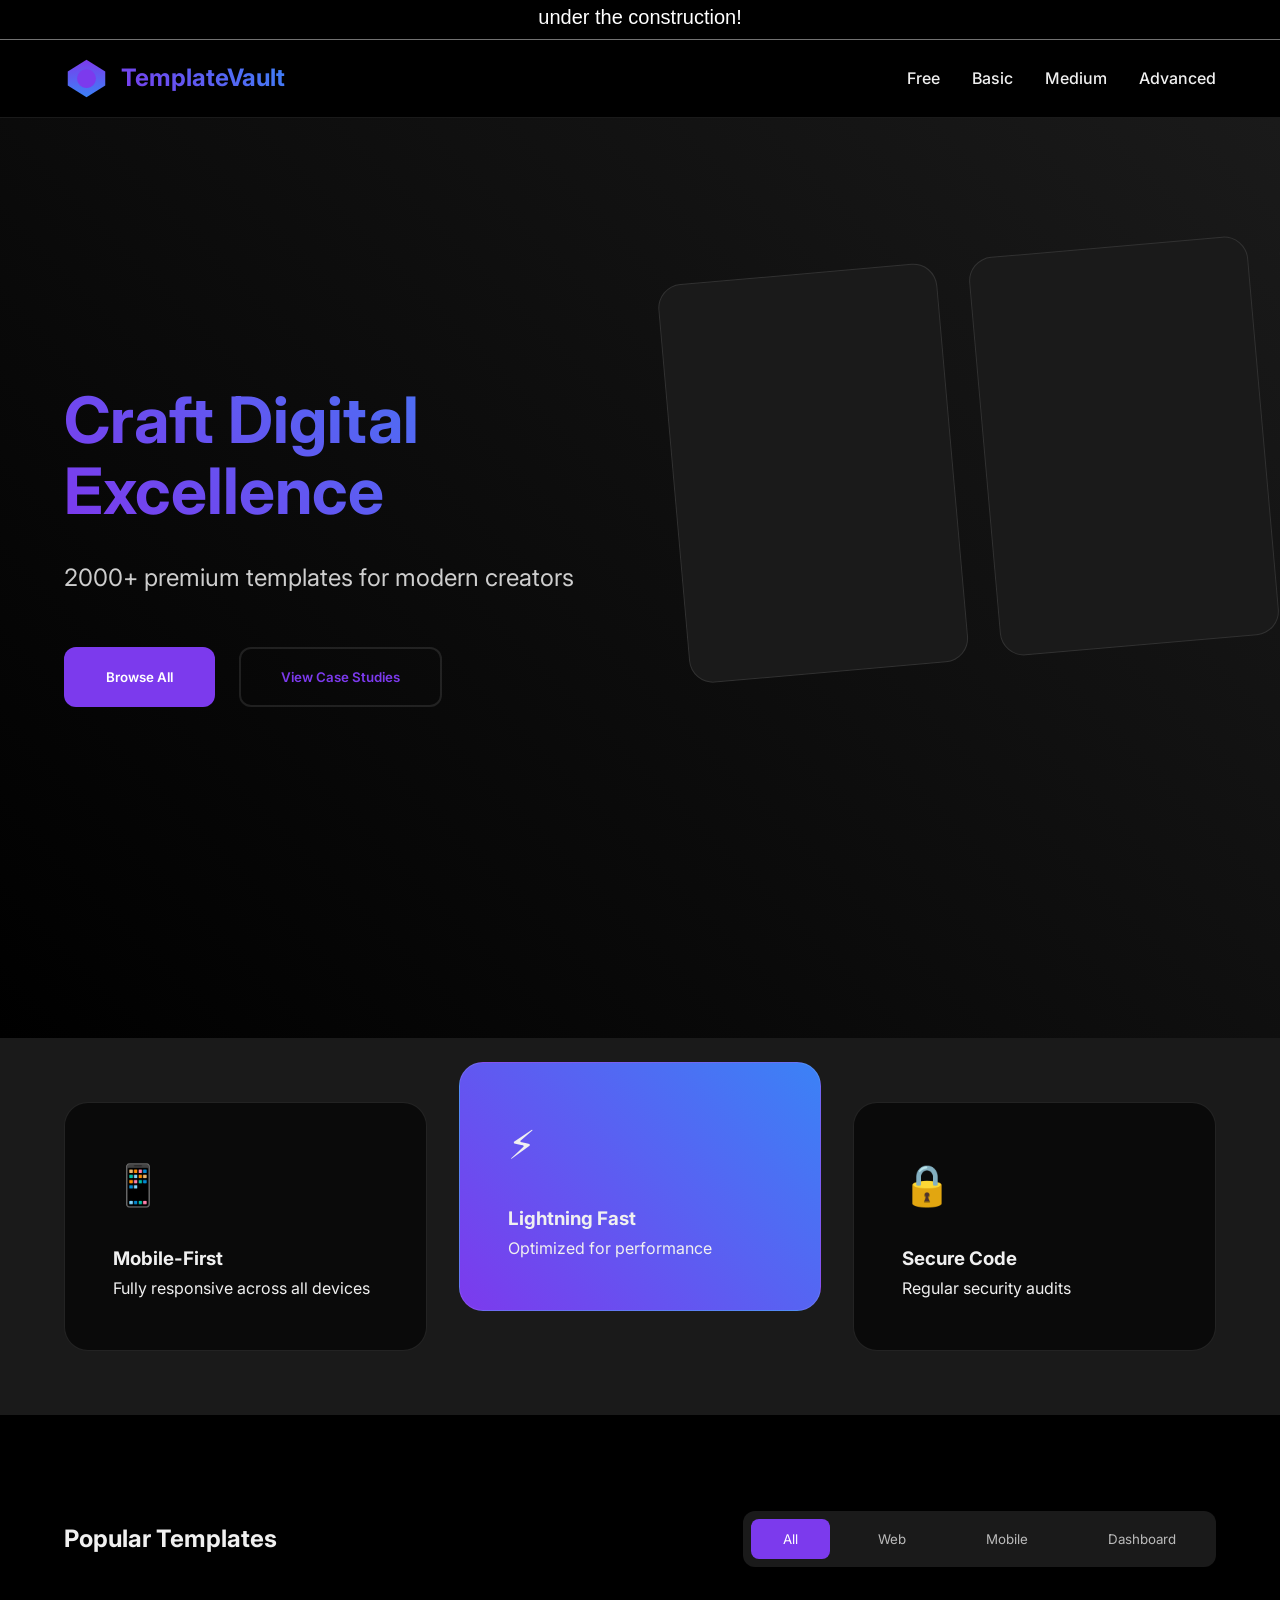
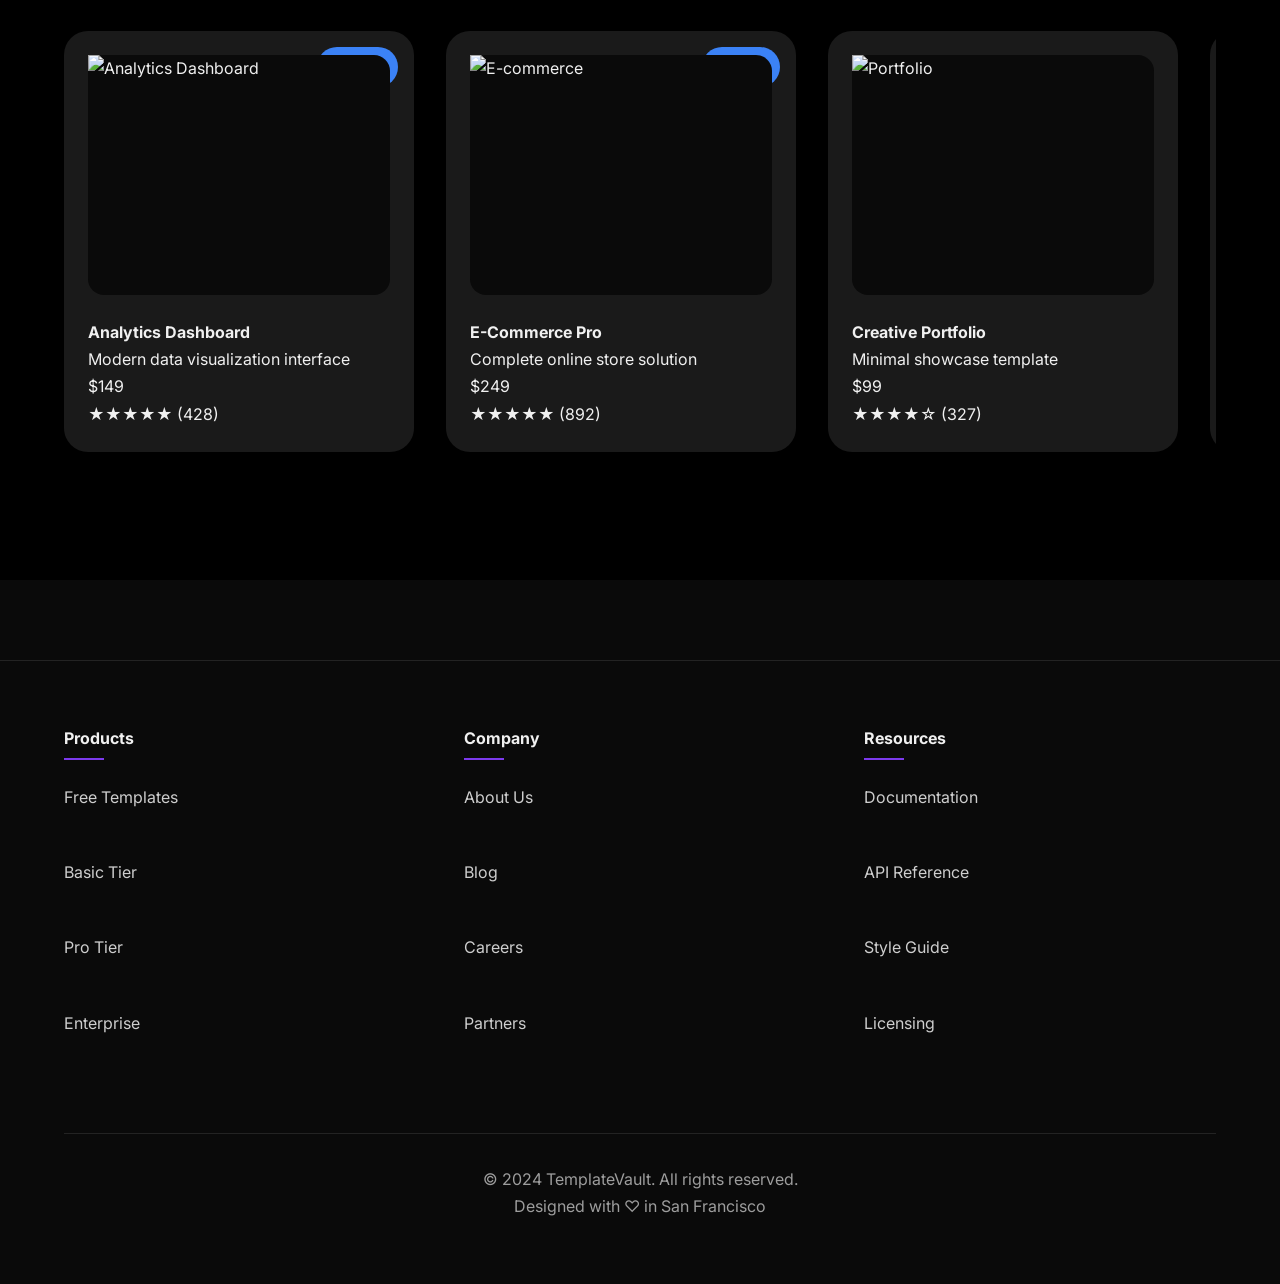
==== index.html @ ea8112cf "Update and rename sd.html to index.html" ====
<!DOCTYPE html>
<html lang="en">
<head>
    <meta charset="UTF-8">
    <meta name="viewport" content="width=device-width, initial-scale=1.0">
    <title>TemplateVault - Premium Digital Templates</title>
    <link rel="stylesheet" href="https://fonts.googleapis.com/css2?family=Inter:wght@400;500;600;700&display=swap">
    <style>
    /* Dark Theme CSS */
    :root {
        --primary: #7c3aed;
        --secondary: #ec4899;
        --accent: #3b82f6;
        --dark: #0a0a0a;
        --darker: #000000;
        --light: #f0f0f0;
        --surface: #1a1a1a;
        --border: rgba(255,255,255,0.1);
    }

    * {
        margin: 0;
        padding: 0;
        box-sizing: border-box;
        font-family: 'Inter', system-ui, sans-serif;
    }

    body {
        background-color: var(--dark);
        color: var(--light);
        line-height: 1.7;
        overflow-x: hidden;
    }

    /* Modern Header */
    header {
        background: var(--darker);
        border-bottom: 1px solid var(--border);
        padding: 1rem 5vw;
        position: sticky;
        top: 0;
        z-index: 1000;
        display: flex;
        justify-content: space-between;
        align-items: center;
    }

    .logo {
        display: flex;
        align-items: center;
        gap: 0.75rem;
        text-decoration: none;
    }

    .logo-svg {
        width: 45px;
        height: 45px;
        filter: drop-shadow(0 2px 4px rgba(0,0,0,0.3));
    }

    .logo-text {
        font-size: 1.5rem;
        font-weight: 700;
        background: linear-gradient(45deg, var(--primary), var(--accent));
        -webkit-background-clip: text;
        -webkit-text-fill-color: transparent;
    }

    /* Navigation */
    nav ul {
        display: flex;
        gap: 2rem;
        list-style: none;
    }

    nav a {
        color: var(--light);
        text-decoration: none;
        font-weight: 500;
        position: relative;
        padding: 0.5rem 0;
        transition: color 0.3s ease;
    }

    nav a::after {
        content: '';
        position: absolute;
        width: 0;
        height: 2px;
        bottom: 0;
        left: 0;
        background: var(--primary);
        transition: width 0.3s ease;
    }

    nav a:hover::after {
        width: 100%;
    }

    .auth-button {
        background: var(--primary);
        color: white;
        padding: 0.75rem 2rem;
        border-radius: 8px;
        border: none;
        font-weight: 600;
        cursor: pointer;
        transition: all 0.3s ease;
        border: 1px solid rgba(255,255,255,0.1);
    }

    .auth-button:hover {
        background: var(--accent);
        transform: translateY(-2px);
        box-shadow: 0 4px 15px rgba(124, 58, 237, 0.3);
    }
/* Modern Body Section CSS */
.hero {
    background: linear-gradient(45deg, var(--darker) 0%, var(--surface) 100%);
    padding: 8rem 5vw 12rem;
    position: relative;
    overflow: hidden;
}

.hero-content {
    display: flex;
    gap: 4rem;
    align-items: center;
    max-width: 1400px;
    margin: 0 auto;
}

.hero-text {
    flex: 1;
    z-index: 2;
}

.hero-text h1 {
    font-size: 4rem;
    line-height: 1.1;
    background: linear-gradient(45deg, var(--primary), var(--accent));
    -webkit-background-clip: text;
    -webkit-text-fill-color: transparent;
    margin-bottom: 2rem;
}

.hero-subtitle {
    font-size: 1.5rem;
    color: rgba(255,255,255,0.8);
    margin-bottom: 3rem;
    max-width: 600px;
}

.cta-container {
    display: flex;
    gap: 1.5rem;
    margin-top: 3rem;
}

.cta-primary, .cta-secondary {
    padding: 1.25rem 2.5rem;
    border-radius: 12px;
    font-weight: 600;
    transition: all 0.3s cubic-bezier(0.4, 0, 0.2, 1);
}

.cta-primary {
    background: var(--primary);
    color: white;
    border: 2px solid transparent;
}

.cta-primary:hover {
    transform: translateY(-3px);
    box-shadow: 0 12px 24px rgba(124, 58, 237, 0.3);
}

.cta-secondary {
    background: transparent;
    color: var(--primary);
    border: 2px solid var(--border);
}

.cta-secondary:hover {
    background: rgba(255,255,255,0.05);
    border-color: var(--primary);
}

.hero-visual {
    flex: 1;
    position: relative;
    min-height: 600px;
}

.template-preview {
    display: flex;
    gap: 2rem;
    position: absolute;
    transform: rotate(-5deg);
}

.preview-card {
    width: 280px;
    height: 400px;
    border-radius: 24px;
    background: var(--surface);
    border: 1px solid var(--border);
    transition: transform 0.3s ease;
}

.preview-card:hover {
    transform: translateY(-10px);
}

.card-1 { transform: translateY(50px); }
.card-2 { transform: translateY(0); }
.card-3 { transform: translateY(80px); }

.features {
    display: flex;
    gap: 2rem;
    padding: 4rem 5vw;
    background: var(--surface);
}

.feature-card {
    flex: 1;
    padding: 3rem;
    border-radius: 24px;
    background: var(--dark);
    border: 1px solid var(--border);
    transition: all 0.3s ease;
}

.feature-card.accent {
    background: linear-gradient(45deg, var(--primary), var(--accent));
    transform: translateY(-40px);
}

.feature-card:hover {
    transform: translateY(-10px);
}

.feature-icon {
    font-size: 2.5rem;
    margin-bottom: 1.5rem;
}

.showcase {
    padding: 6rem 5vw;
    background: var(--darker);
}

.showcase-header {
    display: flex;
    justify-content: space-between;
    align-items: center;
    margin-bottom: 4rem;
}

.filter-controls {
    display: flex;
    gap: 1rem;
    background: var(--surface);
    padding: 0.5rem;
    border-radius: 12px;
}

.filter-btn {
    padding: 0.75rem 2rem;
    border: none;
    background: transparent;
    color: rgba(255,255,255,0.7);
    border-radius: 8px;
    cursor: pointer;
    transition: all 0.3s ease;
}

.filter-btn.active {
    background: var(--primary);
    color: white;
}

.template-carousel {
    display: flex;
    gap: 2rem;
    overflow-x: auto;
    padding-bottom: 2rem;
}

.template-card {
    min-width: 350px;
    background: var(--surface);
    border-radius: 24px;
    padding: 1.5rem;
    position: relative;
    overflow: hidden;
}

.card-badge {
    position: absolute;
    top: 1rem;
    right: 1rem;
    background: var(--accent);
    color: white;
    padding: 0.5rem 1.5rem;
    border-radius: 50px;
    font-size: 0.875rem;
}

.card-media {
    height: 240px;
    background: var(--dark);
    border-radius: 16px;
    margin-bottom: 1.5rem;
    position: relative;
}

.media-overlay {
    position: absolute;
    inset: 0;
    background: linear-gradient(45deg, rgba(124,58,237,0.3), transparent);
}

@media (max-width: 1200px) {
    .hero-content {
        flex-direction: column;
        text-align: center;
    }
    
    .cta-container {
        justify-content: center;
    }
    
    .features {
        flex-wrap: wrap;
    }
    
    .feature-card {
        min-width: 300px;
    }
}
    /* Footer Design */
    footer {
        background: var(--darker);
        border-top: 1px solid var(--border);
        padding: 4rem 5vw 2rem;
        margin-top: 5rem;
    }

    .footer-grid {
        display: grid;
        grid-template-columns: repeat(auto-fit, minmax(200px, 1fr));
        gap: 3rem;
        max-width: 1200px;
        margin: 0 auto;
    }

    .footer-column h4 {
        color: var(--light);
        margin-bottom: 1.5rem;
        padding-bottom: 0.75rem;
        position: relative;
    }

    .footer-column h4::after {
        content: '';
        position: absolute;
        bottom: 0;
        left: 0;
        width: 40px;
        height: 2px;
        background: var(--primary);
    }

    .footer-links {
        list-style: none;
        display: flex;
        flex-direction: column;
        gap: 0.75rem;
    }

    .footer-links a {
        color: rgba(255,255,255,0.7);
        text-decoration: none;
        transition: all 0.3s ease;
        display: flex;
        align-items: center;
        gap: 0.5rem;
    }

    .footer-links a:hover {
        color: var(--primary);
        padding-left: 0.5rem;
    }

    .footer-bottom {
        margin-top: 3rem;
        padding-top: 2rem;
        border-top: 1px solid var(--border);
        text-align: center;
        color: rgba(255,255,255,0.6);
    }

    /* Contact Form Design */
    .contact-section {
        background: var(--surface);
        border-radius: 16px;
        padding: 4rem;
        max-width: 800px;
        margin: 4rem auto;
        border: 1px solid var(--border);
    }

    .contact-section h3 {
        text-align: center;
        margin-bottom: 2rem;
        font-size: 2rem;
    }

    .form-group {
        margin-bottom: 1.5rem;
    }

    .form-group label {
        display: block;
        margin-bottom: 0.5rem;
        color: var(--light);
    }

    .form-group input,
    .form-group textarea {
        width: 100%;
        padding: 1rem;
        background: var(--dark);
        border: 1px solid var(--border);
        border-radius: 8px;
        color: var(--light);
        transition: all 0.3s ease;
    }

    .form-group input:focus,
    .form-group textarea:focus {
        border-color: var(--primary);
        box-shadow: 0 0 0 3px rgba(124, 58, 237, 0.2);
        outline: none;
    }

    form button {
        width: 100%;
        padding: 1rem;
        background: var(--primary);
        color: white;
        border: none;
        border-radius: 8px;
        font-weight: 600;
        cursor: pointer;
        transition: all 0.3s ease;
        margin-top: 1rem;
    }

    form button:hover {
        background: var(--accent);
        transform: translateY(-2px);
    }
    footer {
    background: var(--dark);
    color: white;
    padding: 4rem 5vw;
  }
  
  .footer-links {
    display: grid;
    grid-template-columns: repeat(auto-fit, minmax(200px, 1fr));
    gap: 3rem;
    padding-bottom: 3rem;
  }
  
  .footer-column h4 {
    margin-bottom: 1.5rem;
    position: relative;
    padding-bottom: 0.5rem;
  }
  
  .footer-column h4::after {
    content: '';
    position: absolute;
    bottom: 0;
    left: 0;
    width: 40px;
    height: 2px;
    background: var(--primary);
  }
  
  .footer-column a {
    color: rgba(255, 255, 255, 0.8);
    transition: all 0.3s ease;
  }
  
  .footer-column a:hover {
    color: var(--primary);
    padding-left: 0.5rem;
  }
  
  /* Modern Responsive Design */
  @media (max-width: 768px) {
    .hero h2 { font-size: 2.5rem; }
    nav ul { gap: 1rem; }
    .template-grid { grid-template-columns: 1fr; }
    form { padding: 2rem; }
  }
</style>
  <body>
    <section
    style="width: 100%; height: 40px; background-color: #000000; color: white; text-align: center; font-size: 20px; font-family: Arial, Helvetica, sans-serif; border-bottom: solid 1px rgb(114, 114, 114);"
  >
    under the construction!
  </section>
    <header>
        <a href="#" class="logo">
            <svg class="logo-svg" viewBox="0 0 48 48" fill="none" xmlns="http://www.w3.org/2000/svg">
                <path d="M24 4L44 16.5V31.5L24 44L4 31.5V16.5L24 4Z" fill="url(#paint0_linear)"/>
                <path d="M24 34C29.5228 34 34 29.5228 34 24C34 18.4772 29.5228 14 24 14C18.4772 14 14 18.4772 14 24C14 29.5228 18.4772 34 24 34Z" fill="#7C3AED"/>
                <defs>
                    <linearGradient id="paint0_linear" x1="24" y1="4" x2="24" y2="44" gradientUnits="userSpaceOnUse">
                        <stop stop-color="#7C3AED"/>
                        <stop offset="1" stop-color="#3B82F6"/>
                    </linearGradient>
                </defs>
            </svg>
            <span class="logo-text">TemplateVault</span>
        </a>
        <nav >
            <ul>
                <li><a href="#free">Free</a></li>
                <li><a href="#basic">Basic</a></li>
                <li><a href="#medium">Medium</a></li>
                <li><a href="#advanced">Advanced</a></li>
            </ul>
        </nav>
       
    </header>

  
    <main>
        <section class="hero">
            <div class="hero-content">
                <div class="hero-text">
                    <h1>Craft Digital Excellence</h1>
                    <p class="hero-subtitle">2000+ premium templates for modern creators</p>
                    <div class="cta-container">
                        <button class="cta-primary" onclick="window.location.href = 'templates.html'">Browse All</button>
                        <button class="cta-secondary">View Case Studies</button>
                    </div>
                </div>
                <div class="hero-visual">
                    <div class="deco-shape shape-1"></div>
                    <div class="deco-shape shape-2"></div>
                    <div class="template-preview">
                        <div class="preview-card" style="background-image: url('https://images.unsplash.com/photo-1551288049-bebda4e38f71?ixlib=rb-1.2.1&auto=format&fit=crop&w=800&q=80')"></div>
                        <div class="preview-card" style="background-image: url('https://images.unsplash.com/photo-1467232004584-a241de8bcf5d?ixlib=rb-1.2.1&auto=format&fit=crop&w=800&q=80')"></div>
                        <div class="preview-card" style="background-image: url('https://images.unsplash.com/photo-1547658719-da2b51169166?ixlib=rb-1.2.1&auto=format&fit=crop&w=800&q=80')"></div>
                    </div>
                </div>
            </div>
        </section>
    
        <section class="features">
            <div class="feature-card">
                <div class="feature-icon">📱</div>
                <h3>Mobile-First</h3>
                <p>Fully responsive across all devices</p>
            </div>
            <div class="feature-card accent">
                <div class="feature-icon">⚡</div>
                <h3>Lightning Fast</h3>
                <p>Optimized for performance</p>
            </div>
            <div class="feature-card">
                <div class="feature-icon">🔒</div>
                <h3>Secure Code</h3>
                <p>Regular security audits</p>
            </div>
        </section>
    
        <section class="showcase">
            <div class="showcase-header">
                <h2>Popular Templates</h2>
                <div class="filter-controls">
                    <button class="filter-btn active">All</button>
                    <button class="filter-btn">Web</button>
                    <button class="filter-btn">Mobile</button>
                    <button class="filter-btn">Dashboard</button>
                </div>
            </div>
            
            <div class="template-carousel">
                <!-- Template Card 1 -->
                <article class="template-card">
                    <div class="card-badge new">NEW</div>
                    <div class="card-media">
                        <img src="https://images.unsplash.com/photo-1559028012-481c04fa702d?ixlib=rb-1.2.1&auto=format&fit=crop&w=800&q=80" alt="Analytics Dashboard" style="max-width: 95%;">
                    </div>
                    <div class="card-content">
                        <h4>Analytics Dashboard</h4>
                        <p>Modern data visualization interface</p>
                        <div class="card-meta">
                            <span class="price">$149</span>
                            <div class="rating">
                                ★★★★★ <span>(428)</span>
                            </div>
                        </div>
                    </div>
                </article>
    
                <!-- Template Card 2 -->
                <article class="template-card">
                    <div class="card-badge popular">HOT</div>
                    <div class="card-media">
                        <img src="https://images.unsplash.com/photo-1522071820081-009f0129c71c?ixlib=rb-1.2.1&auto=format&fit=crop&w=800&q=80" alt="E-commerce" style="max-width: 95%;">
                    </div>
                    <div class="card-content">
                        <h4>E-Commerce Pro</h4>
                        <p>Complete online store solution</p>
                        <div class="card-meta">
                            <span class="price">$249</span>
                            <div class="rating">
                                ★★★★★ <span>(892)</span>
                            </div>
                        </div>
                    </div>
                </article>
    
                <!-- Template Card 3 -->
                <article class="template-card">
                    <div class="card-media">
                        <img src="https://images.unsplash.com/photo-1522542550221-31fd19575a2d?ixlib=rb-1.2.1&auto=format&fit=crop&w=800&q=80" alt="Portfolio" style="max-width: 95%;">
                    </div>
                    <div class="card-content">
                        <h4>Creative Portfolio</h4>
                        <p>Minimal showcase template</p>
                        <div class="card-meta">
                            <span class="price">$99</span>
                            <div class="rating">
                                ★★★★☆ <span>(327)</span>
                            </div>
                        </div>
                    </div>
                </article>
    
                <!-- Template Card 4 -->
                <article class="template-card">
                    <div class="card-badge pro">PRO</div>
                    <div class="card-media">
                        <img src="https://images.unsplash.com/photo-1481487196290-c152efe083f5?ixlib=rb-1.2.1&auto=format&fit=crop&w=800&q=80" alt="Restaurant" style="max-width: 95%;">
                    </div>
                    <div class="card-content">
                        <h4>Restaurant Suite</h4>
                        <p>Complete food business solution</p>
                        <div class="card-meta">
                            <span class="price">$199</span>
                            <div class="rating">
                                ★★★★★ <span>(512)</span>
                            </div>
                        </div>
                    </div>
                </article>
    
                <!-- Template Card 5 -->
                <article class="template-card">
                    <div class="card-media">
                        <img src="https://images.unsplash.com/photo-1552664730-d307ca884978?ixlib=rb-1.2.1&auto=format&fit=crop&w=800&q=80" alt="Education" style="max-width: 95%;">
                    </div>
                    <div class="card-content">
                        <h4>Education Portal</h4>
                        <p>Online learning platform</p>
                        <div class="card-meta">
                            <span class="price">$299</span>
                            <div class="rating">
                                ★★★★☆ <span>(284)</span>
                            </div>
                        </div>
                    </div>
                </article>
    
                <!-- Template Card 6 -->
                <article class="template-card">
                    <div class="card-badge new">NEW</div>
                    <div class="card-media">
                        <img src="https://images.unsplash.com/photo-1581291518857-4e27b48ff24e?ixlib=rb-1.2.1&auto=format&fit=crop&w=800&q=80" alt="Social Media" style="max-width: 95%;">
                    </div>
                    <div class="card-content">
                        <h4>Social Network</h4>
                        <p>Community platform template</p>
                        <div class="card-meta">
                            <span class="price">$399</span>
                            <div class="rating">
                                ★★★★★ <span>(156)</span>
                            </div>
                        </div>
                    </div>
                </article>
            </div>
        </section>
    </main>
    <footer>
        <div class="footer-grid">
            <div class="footer-column">
                <h4>Products</h4>
                <ul class="footer-links">
                    <li><a href="#free">Free Templates</a></li>
                    <li><a href="#basic">Basic Tier</a></li>
                    <li><a href="#medium">Pro Tier</a></li>
                    <li><a href="#advanced">Enterprise</a></li>
                </ul>
            </div>
            <div class="footer-column">
                <h4>Company</h4>
                <ul class="footer-links">
                    <li><a href="#">About Us</a></li>
                    <li><a href="#">Blog</a></li>
                    <li><a href="#">Careers</a></li>
                    <li><a href="#">Partners</a></li>
                </ul>
            </div>
            <div class="footer-column">
                <h4>Resources</h4>
                <ul class="footer-links">
                    <li><a href="#">Documentation</a></li>
                    <li><a href="#">API Reference</a></li>
                    <li><a href="#">Style Guide</a></li>
                    <li><a href="#">Licensing</a></li>
                </ul>
            </div>
        </div>
        <div class="footer-bottom">
            <p>&copy; 2024 TemplateVault. All rights reserved.</p>
            <p>Designed with ♡ in San Francisco</p>
        </div>
    </footer>
</body>
</html>
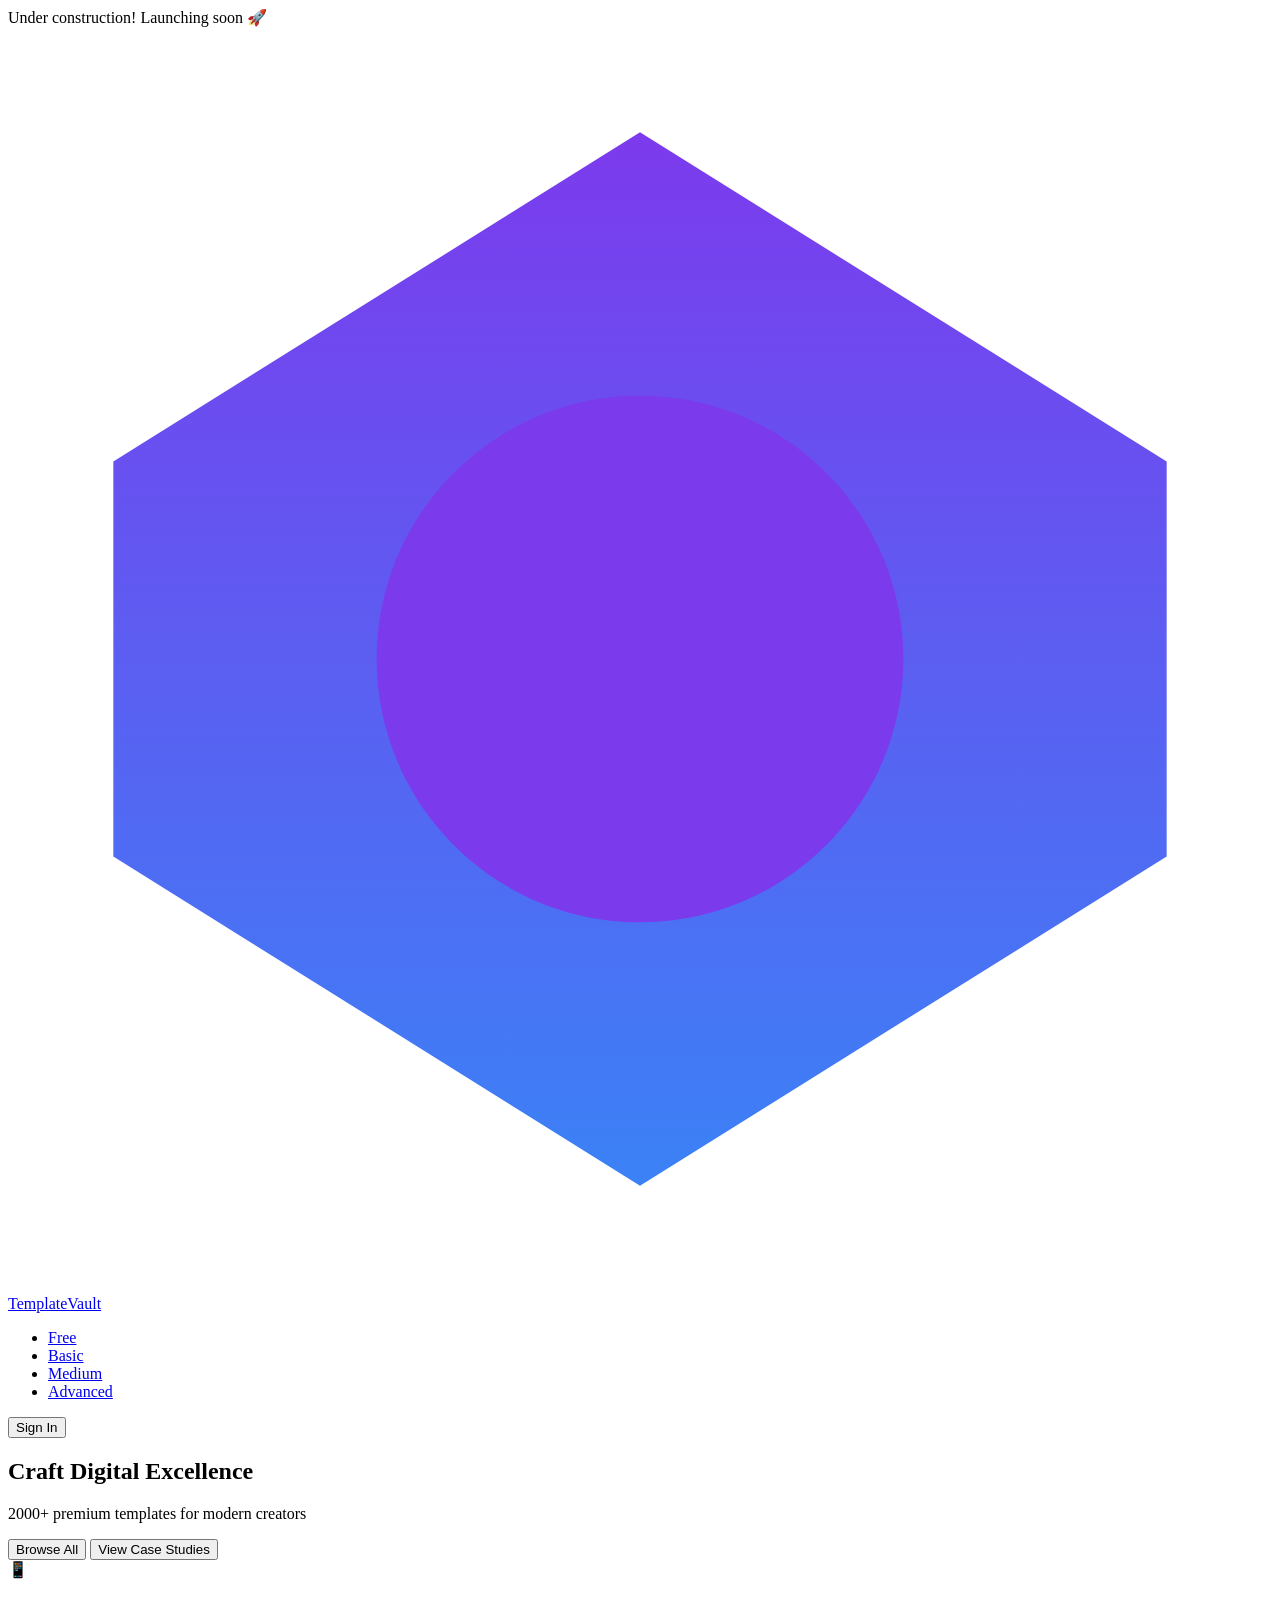
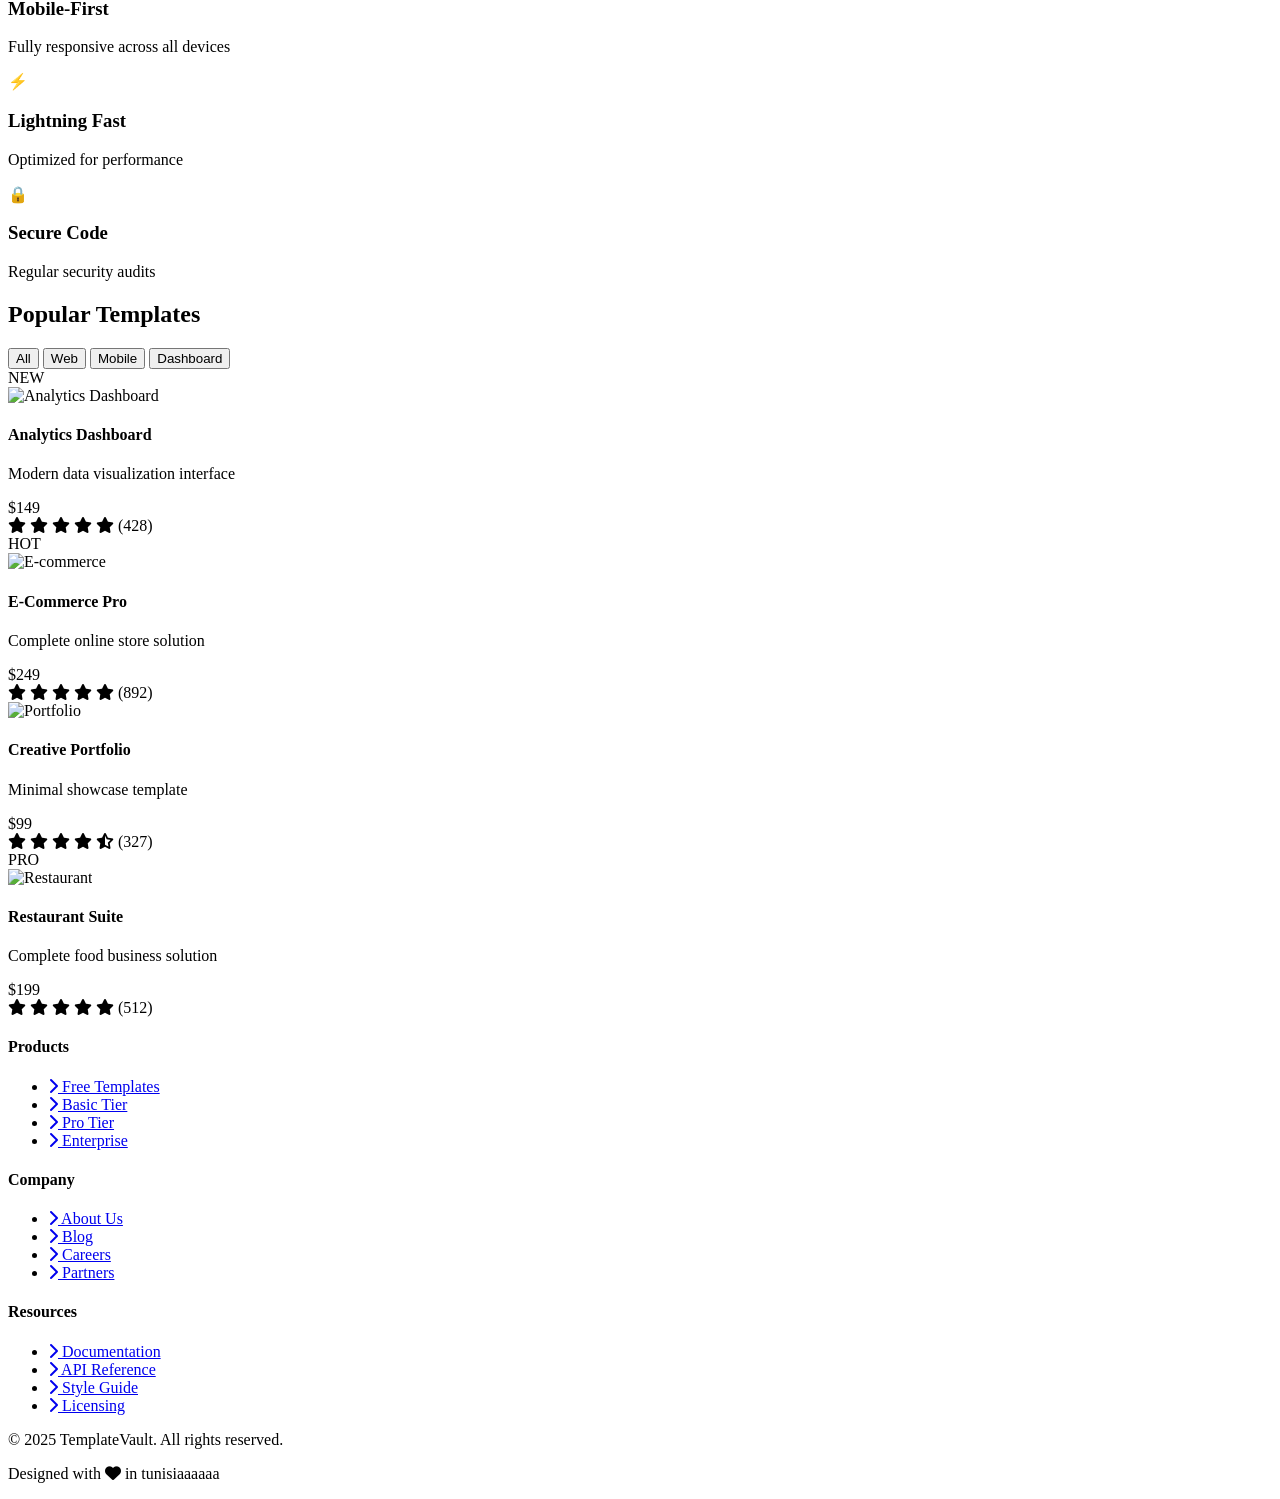
==== commit 4752c852: "Update index.html" ====
--- a/index.html
+++ b/index.html
@@ -1,742 +1,552 @@
 <!DOCTYPE html>
 <html lang="en">
-<head>
-    <meta charset="UTF-8">
-    <meta name="viewport" content="width=device-width, initial-scale=1.0">
+  <head>
+    <meta charset="UTF-8" />
+    <meta name="viewport" content="width=device-width, initial-scale=1.0" />
     <title>TemplateVault - Premium Digital Templates</title>
-    <link rel="stylesheet" href="https://fonts.googleapis.com/css2?family=Inter:wght@400;500;600;700&display=swap">
+    <script src="https://cdn.tailwindcss.com"></script>
+    <link
+      rel="stylesheet"
+      href="https://cdnjs.cloudflare.com/ajax/libs/font-awesome/6.4.0/css/all.min.css"
+    />
+    <script>
+      tailwind.config = {
+        darkMode: "class",
+        theme: {
+          extend: {
+            colors: {
+              primary: {
+                500: "#7c3aed",
+                600: "#6d28d9",
+              },
+              secondary: "#ec4899",
+              accent: "#3b82f6",
+              dark: "#0a0a0a",
+              darker: "#000000",
+              light: "#f0f0f0",
+              surface: "#1a1a1a",
+              border: "rgba(255,255,255,0.1)",
+            },
+            fontFamily: {
+              sans: ["Inter", "system-ui", "sans-serif"],
+            },
+          },
+        },
+      };
+    </script>
+    <style type="text/tailwindcss">
+      @layer utilities {
+        .text-gradient {
+          @apply bg-gradient-to-r from-primary-500 to-accent bg-clip-text text-transparent;
+        }
+        .bg-gradient-accent {
+          @apply bg-gradient-to-r from-primary-500 to-accent;
+        }
+        .border-border {
+          border-color: rgba(255, 255, 255, 0.1);
+        }
+      }
+    </style>
     <style>
-    /* Dark Theme CSS */
-    :root {
-        --primary: #7c3aed;
-        --secondary: #ec4899;
-        --accent: #3b82f6;
-        --dark: #0a0a0a;
-        --darker: #000000;
-        --light: #f0f0f0;
-        --surface: #1a1a1a;
-        --border: rgba(255,255,255,0.1);
-    }
-
-    * {
-        margin: 0;
-        padding: 0;
-        box-sizing: border-box;
-        font-family: 'Inter', system-ui, sans-serif;
-    }
-
-    body {
-        background-color: var(--dark);
-        color: var(--light);
-        line-height: 1.7;
-        overflow-x: hidden;
-    }
-
-    /* Modern Header */
-    header {
-        background: var(--darker);
-        border-bottom: 1px solid var(--border);
-        padding: 1rem 5vw;
-        position: sticky;
-        top: 0;
-        z-index: 1000;
-        display: flex;
-        justify-content: space-between;
-        align-items: center;
-    }
-
-    .logo {
-        display: flex;
-        align-items: center;
-        gap: 0.75rem;
-        text-decoration: none;
-    }
-
-    .logo-svg {
-        width: 45px;
-        height: 45px;
-        filter: drop-shadow(0 2px 4px rgba(0,0,0,0.3));
-    }
-
-    .logo-text {
-        font-size: 1.5rem;
-        font-weight: 700;
-        background: linear-gradient(45deg, var(--primary), var(--accent));
-        -webkit-background-clip: text;
-        -webkit-text-fill-color: transparent;
-    }
-
-    /* Navigation */
-    nav ul {
-        display: flex;
-        gap: 2rem;
-        list-style: none;
-    }
-
-    nav a {
-        color: var(--light);
-        text-decoration: none;
-        font-weight: 500;
-        position: relative;
-        padding: 0.5rem 0;
-        transition: color 0.3s ease;
-    }
-
-    nav a::after {
-        content: '';
-        position: absolute;
-        width: 0;
-        height: 2px;
-        bottom: 0;
-        left: 0;
-        background: var(--primary);
-        transition: width 0.3s ease;
-    }
-
-    nav a:hover::after {
-        width: 100%;
-    }
-
-    .auth-button {
-        background: var(--primary);
-        color: white;
-        padding: 0.75rem 2rem;
-        border-radius: 8px;
-        border: none;
-        font-weight: 600;
-        cursor: pointer;
-        transition: all 0.3s ease;
-        border: 1px solid rgba(255,255,255,0.1);
-    }
-
-    .auth-button:hover {
-        background: var(--accent);
-        transform: translateY(-2px);
-        box-shadow: 0 4px 15px rgba(124, 58, 237, 0.3);
-    }
-/* Modern Body Section CSS */
-.hero {
-    background: linear-gradient(45deg, var(--darker) 0%, var(--surface) 100%);
-    padding: 8rem 5vw 12rem;
-    position: relative;
-    overflow: hidden;
-}
-
-.hero-content {
-    display: flex;
-    gap: 4rem;
-    align-items: center;
-    max-width: 1400px;
-    margin: 0 auto;
-}
-
-.hero-text {
-    flex: 1;
-    z-index: 2;
-}
-
-.hero-text h1 {
-    font-size: 4rem;
-    line-height: 1.1;
-    background: linear-gradient(45deg, var(--primary), var(--accent));
-    -webkit-background-clip: text;
-    -webkit-text-fill-color: transparent;
-    margin-bottom: 2rem;
-}
-
-.hero-subtitle {
-    font-size: 1.5rem;
-    color: rgba(255,255,255,0.8);
-    margin-bottom: 3rem;
-    max-width: 600px;
-}
-
-.cta-container {
-    display: flex;
-    gap: 1.5rem;
-    margin-top: 3rem;
-}
-
-.cta-primary, .cta-secondary {
-    padding: 1.25rem 2.5rem;
-    border-radius: 12px;
-    font-weight: 600;
-    transition: all 0.3s cubic-bezier(0.4, 0, 0.2, 1);
-}
-
-.cta-primary {
-    background: var(--primary);
-    color: white;
-    border: 2px solid transparent;
-}
-
-.cta-primary:hover {
-    transform: translateY(-3px);
-    box-shadow: 0 12px 24px rgba(124, 58, 237, 0.3);
-}
-
-.cta-secondary {
-    background: transparent;
-    color: var(--primary);
-    border: 2px solid var(--border);
-}
-
-.cta-secondary:hover {
-    background: rgba(255,255,255,0.05);
-    border-color: var(--primary);
-}
-
-.hero-visual {
-    flex: 1;
-    position: relative;
-    min-height: 600px;
-}
-
-.template-preview {
-    display: flex;
-    gap: 2rem;
-    position: absolute;
-    transform: rotate(-5deg);
-}
-
-.preview-card {
-    width: 280px;
-    height: 400px;
-    border-radius: 24px;
-    background: var(--surface);
-    border: 1px solid var(--border);
-    transition: transform 0.3s ease;
-}
-
-.preview-card:hover {
-    transform: translateY(-10px);
-}
-
-.card-1 { transform: translateY(50px); }
-.card-2 { transform: translateY(0); }
-.card-3 { transform: translateY(80px); }
-
-.features {
-    display: flex;
-    gap: 2rem;
-    padding: 4rem 5vw;
-    background: var(--surface);
-}
-
-.feature-card {
-    flex: 1;
-    padding: 3rem;
-    border-radius: 24px;
-    background: var(--dark);
-    border: 1px solid var(--border);
-    transition: all 0.3s ease;
-}
-
-.feature-card.accent {
-    background: linear-gradient(45deg, var(--primary), var(--accent));
-    transform: translateY(-40px);
-}
-
-.feature-card:hover {
-    transform: translateY(-10px);
-}
-
-.feature-icon {
-    font-size: 2.5rem;
-    margin-bottom: 1.5rem;
-}
-
-.showcase {
-    padding: 6rem 5vw;
-    background: var(--darker);
-}
-
-.showcase-header {
-    display: flex;
-    justify-content: space-between;
-    align-items: center;
-    margin-bottom: 4rem;
-}
-
-.filter-controls {
-    display: flex;
-    gap: 1rem;
-    background: var(--surface);
-    padding: 0.5rem;
-    border-radius: 12px;
-}
-
-.filter-btn {
-    padding: 0.75rem 2rem;
-    border: none;
-    background: transparent;
-    color: rgba(255,255,255,0.7);
-    border-radius: 8px;
-    cursor: pointer;
-    transition: all 0.3s ease;
-}
-
-.filter-btn.active {
-    background: var(--primary);
-    color: white;
-}
-
-.template-carousel {
-    display: flex;
-    gap: 2rem;
-    overflow-x: auto;
-    padding-bottom: 2rem;
-}
-
-.template-card {
-    min-width: 350px;
-    background: var(--surface);
-    border-radius: 24px;
-    padding: 1.5rem;
-    position: relative;
-    overflow: hidden;
-}
-
-.card-badge {
-    position: absolute;
-    top: 1rem;
-    right: 1rem;
-    background: var(--accent);
-    color: white;
-    padding: 0.5rem 1.5rem;
-    border-radius: 50px;
-    font-size: 0.875rem;
-}
-
-.card-media {
-    height: 240px;
-    background: var(--dark);
-    border-radius: 16px;
-    margin-bottom: 1.5rem;
-    position: relative;
-}
-
-.media-overlay {
-    position: absolute;
-    inset: 0;
-    background: linear-gradient(45deg, rgba(124,58,237,0.3), transparent);
-}
-
-@media (max-width: 1200px) {
-    .hero-content {
-        flex-direction: column;
-        text-align: center;
-    }
-    
-    .cta-container {
-        justify-content: center;
-    }
-    
-    .features {
-        flex-wrap: wrap;
-    }
-    
-    .feature-card {
-        min-width: 300px;
-    }
-}
-    /* Footer Design */
-    footer {
-        background: var(--darker);
-        border-top: 1px solid var(--border);
-        padding: 4rem 5vw 2rem;
-        margin-top: 5rem;
-    }
-
-    .footer-grid {
-        display: grid;
-        grid-template-columns: repeat(auto-fit, minmax(200px, 1fr));
-        gap: 3rem;
-        max-width: 1200px;
-        margin: 0 auto;
-    }
-
-    .footer-column h4 {
-        color: var(--light);
-        margin-bottom: 1.5rem;
-        padding-bottom: 0.75rem;
-        position: relative;
-    }
-
-    .footer-column h4::after {
-        content: '';
-        position: absolute;
-        bottom: 0;
-        left: 0;
-        width: 40px;
-        height: 2px;
-        background: var(--primary);
-    }
-
-    .footer-links {
-        list-style: none;
-        display: flex;
-        flex-direction: column;
-        gap: 0.75rem;
-    }
-
-    .footer-links a {
-        color: rgba(255,255,255,0.7);
-        text-decoration: none;
-        transition: all 0.3s ease;
-        display: flex;
-        align-items: center;
-        gap: 0.5rem;
-    }
-
-    .footer-links a:hover {
-        color: var(--primary);
-        padding-left: 0.5rem;
-    }
-
-    .footer-bottom {
-        margin-top: 3rem;
-        padding-top: 2rem;
-        border-top: 1px solid var(--border);
-        text-align: center;
-        color: rgba(255,255,255,0.6);
-    }
-
-    /* Contact Form Design */
-    .contact-section {
-        background: var(--surface);
-        border-radius: 16px;
-        padding: 4rem;
-        max-width: 800px;
-        margin: 4rem auto;
-        border: 1px solid var(--border);
-    }
-
-    .contact-section h3 {
-        text-align: center;
-        margin-bottom: 2rem;
-        font-size: 2rem;
-    }
-
-    .form-group {
-        margin-bottom: 1.5rem;
-    }
-
-    .form-group label {
-        display: block;
-        margin-bottom: 0.5rem;
-        color: var(--light);
-    }
-
-    .form-group input,
-    .form-group textarea {
-        width: 100%;
-        padding: 1rem;
-        background: var(--dark);
-        border: 1px solid var(--border);
-        border-radius: 8px;
-        color: var(--light);
-        transition: all 0.3s ease;
-    }
-
-    .form-group input:focus,
-    .form-group textarea:focus {
-        border-color: var(--primary);
-        box-shadow: 0 0 0 3px rgba(124, 58, 237, 0.2);
-        outline: none;
-    }
-
-    form button {
-        width: 100%;
-        padding: 1rem;
-        background: var(--primary);
-        color: white;
-        border: none;
-        border-radius: 8px;
-        font-weight: 600;
-        cursor: pointer;
-        transition: all 0.3s ease;
-        margin-top: 1rem;
-    }
-
-    form button:hover {
-        background: var(--accent);
-        transform: translateY(-2px);
-    }
-    footer {
-    background: var(--dark);
-    color: white;
-    padding: 4rem 5vw;
-  }
-  
-  .footer-links {
-    display: grid;
-    grid-template-columns: repeat(auto-fit, minmax(200px, 1fr));
-    gap: 3rem;
-    padding-bottom: 3rem;
-  }
-  
-  .footer-column h4 {
-    margin-bottom: 1.5rem;
-    position: relative;
-    padding-bottom: 0.5rem;
-  }
-  
-  .footer-column h4::after {
-    content: '';
-    position: absolute;
-    bottom: 0;
-    left: 0;
-    width: 40px;
-    height: 2px;
-    background: var(--primary);
-  }
-  
-  .footer-column a {
-    color: rgba(255, 255, 255, 0.8);
-    transition: all 0.3s ease;
-  }
-  
-  .footer-column a:hover {
-    color: var(--primary);
-    padding-left: 0.5rem;
-  }
-  
-  /* Modern Responsive Design */
-  @media (max-width: 768px) {
-    .hero h2 { font-size: 2.5rem; }
-    nav ul { gap: 1rem; }
-    .template-grid { grid-template-columns: 1fr; }
-    form { padding: 2rem; }
-  }
-</style>
-  <body>
-    <section
-    style="width: 100%; height: 40px; background-color: #000000; color: white; text-align: center; font-size: 20px; font-family: Arial, Helvetica, sans-serif; border-bottom: solid 1px rgb(114, 114, 114);"
-  >
-    under the construction!
-  </section>
-    <header>
-        <a href="#" class="logo">
-            <svg class="logo-svg" viewBox="0 0 48 48" fill="none" xmlns="http://www.w3.org/2000/svg">
-                <path d="M24 4L44 16.5V31.5L24 44L4 31.5V16.5L24 4Z" fill="url(#paint0_linear)"/>
-                <path d="M24 34C29.5228 34 34 29.5228 34 24C34 18.4772 29.5228 14 24 14C18.4772 14 14 18.4772 14 24C14 29.5228 18.4772 34 24 34Z" fill="#7C3AED"/>
-                <defs>
-                    <linearGradient id="paint0_linear" x1="24" y1="4" x2="24" y2="44" gradientUnits="userSpaceOnUse">
-                        <stop stop-color="#7C3AED"/>
-                        <stop offset="1" stop-color="#3B82F6"/>
-                    </linearGradient>
-                </defs>
-            </svg>
-            <span class="logo-text">TemplateVault</span>
+        body {
+            overflow-x: hidden;
+        }
+    </style>
+  </head>
+  <body class="bg-dark text-light font-sans antialiased">
+    <!-- Under construction banner -->
+    <div
+      class="w-full h-10 bg-black text-white text-center text-sm md:text-base flex items-center justify-center border-b border-gray-800"
+    >
+      Under construction! Launching soon 🚀
+    </div>
+
+    <!-- Header -->
+    <header
+      class="bg-darker border-b border-border sticky top-0 z-50 px-4 sm:px-6 lg:px-8 py-4"
+    >
+      <div class="max-w-7xl mx-auto flex items-center justify-between">
+        <a href="#" class="flex items-center gap-3">
+          <svg
+            class="w-10 h-10"
+            viewBox="0 0 48 48"
+            fill="none"
+            xmlns="http://www.w3.org/2000/svg"
+          >
+            <path
+              d="M24 4L44 16.5V31.5L24 44L4 31.5V16.5L24 4Z"
+              fill="url(#paint0_linear)"
+            />
+            <path
+              d="M24 34C29.5228 34 34 29.5228 34 24C34 18.4772 29.5228 14 24 14C18.4772 14 14 18.4772 14 24C14 29.5228 18.4772 34 24 34Z"
+              fill="#7C3AED"
+            />
+            <defs>
+              <linearGradient
+                id="paint0_linear"
+                x1="24"
+                y1="4"
+                x2="24"
+                y2="44"
+                gradientUnits="userSpaceOnUse"
+              >
+                <stop stop-color="#7C3AED" />
+                <stop offset="1" stop-color="#3B82F6" />
+              </linearGradient>
+            </defs>
+          </svg>
+          <span class="text-gradient text-2xl font-bold">TemplateVault</span>
         </a>
-        <nav >
-            <ul>
-                <li><a href="#free">Free</a></li>
-                <li><a href="#basic">Basic</a></li>
-                <li><a href="#medium">Medium</a></li>
-                <li><a href="#advanced">Advanced</a></li>
+
+        <nav class="hidden md:block">
+          <ul class="flex space-x-6 lg:space-x-8">
+            <li>
+              <a
+                href="#free"
+                class="text-white hover:text-primary-500 transition-colors duration-300 relative after:absolute after:bottom-0 after:left-0 after:w-0 after:h-0.5 after:bg-primary-500 after:transition-all after:duration-300 hover:after:w-full"
+                >Free</a
+              >
+            </li>
+            <li>
+              <a
+                href="#basic"
+                class="text-white hover:text-primary-500 transition-colors duration-300 relative after:absolute after:bottom-0 after:left-0 after:w-0 after:h-0.5 after:bg-primary-500 after:transition-all after:duration-300 hover:after:w-full"
+                >Basic</a
+              >
+            </li>
+            <li>
+              <a
+                href="#medium"
+                class="text-white hover:text-primary-500 transition-colors duration-300 relative after:absolute after:bottom-0 after:left-0 after:w-0 after:h-0.5 after:bg-primary-500 after:transition-all after:duration-300 hover:after:w-full"
+                >Medium</a
+              >
+            </li>
+            <li>
+              <a
+                href="#advanced"
+                class="text-white hover:text-primary-500 transition-colors duration-300 relative after:absolute after:bottom-0 after:left-0 after:w-0 after:h-0.5 after:bg-primary-500 after:transition-all after:duration-300 hover:after:w-full"
+                >Advanced</a
+              >
+            </li>
+          </ul>
+        </nav>
+
+        <button
+          class="bg-gradient-to-r from-primary-500 to-primary-600 text-white px-6 py-2 rounded-lg font-semibold hover:from-accent hover:to-primary-500 transition-all duration-300 transform hover:-translate-y-0.5 shadow-lg hover:shadow-primary-500/30"
+        >
+          Sign In
+        </button>
+      </div>
+    </header>
+
+    <main>
+      <!-- Hero Section -->
+      <section
+        class="bg-gradient-to-br from-darker to-surface relative overflow-hidden pt-20 pb-32 px-4 sm:px-6 lg:px-8"
+      >
+        <div
+          class="max-w-7xl mx-auto flex flex-col lg:flex-row items-center gap-12 lg:gap-16"
+        >
+          <div class="lg:w-1/2 text-center lg:text-left z-10">
+            <h1
+              class="text-gradient text-4xl sm:text-5xl md:text-6xl lg:text-7xl font-bold leading-tight mb-6"
+            >
+              Craft Digital Excellence
+            </h1>
+            <p class="text-xl text-gray-300 max-w-2xl mx-auto lg:mx-0 mb-8">
+              2000+ premium templates for modern creators
+            </p>
+            <div
+              class="flex flex-col sm:flex-row gap-4 justify-center lg:justify-start"
+            >
+              <button
+                class="bg-primary-500 text-white px-8 py-4 rounded-xl font-semibold hover:bg-primary-600 transition-all duration-300 transform hover:-translate-y-1 shadow-lg hover:shadow-primary-500/40"
+              >
+                Browse All
+              </button>
+              <button
+                class="border border-border text-primary-500 px-8 py-4 rounded-xl font-semibold hover:bg-surface transition-all duration-300"
+              >
+                View Case Studies
+              </button>
+            </div>
+          </div>
+
+          <div class="lg:w-1/2 relative h-[500px] lg:h-[600px]">
+            <div class="absolute -rotate-6 flex gap-6 lg:gap-8">
+              <div
+                class="w-64 h-96 bg-surface border border-border rounded-3xl transition-transform duration-300 hover:-translate-y-4"
+                style="
+                  background-image: url('https://images.unsplash.com/photo-1551288049-bebda4e38f71?ixlib=rb-1.2.1&auto=format&fit=crop&w=800&q=80');
+                  background-size: cover;
+                  background-position: center;
+                "
+              ></div>
+              <div
+                class="w-64 h-96 bg-surface border border-border rounded-3xl transition-transform duration-300 hover:-translate-y-4 translate-y-12"
+                style="
+                  background-image: url('https://images.unsplash.com/photo-1467232004584-a241de8bcf5d?ixlib=rb-1.2.1&auto=format&fit=crop&w=800&q=80');
+                  background-size: cover;
+                  background-position: center;
+                "
+              ></div>
+              <div
+                class="w-64 h-96 bg-surface border border-border rounded-3xl transition-transform duration-300 hover:-translate-y-4 translate-y-20"
+                style="
+                  background-image: url('https://images.unsplash.com/photo-1547658719-da2b51169166?ixlib=rb-1.2.1&auto=format&fit=crop&w=800&q=80');
+                  background-size: cover;
+                  background-position: center;
+                "
+              ></div>
+            </div>
+          </div>
+        </div>
+      </section>
+
+      <!-- Features Section - Updated for consistent positioning -->
+      <section class="px-4 sm:px-6 lg:px-8 py-16 bg-surface">
+        <div
+          class="max-w-7xl mx-auto grid grid-cols-1 md:grid-cols-3 gap-6 lg:gap-8"
+        >
+          <!-- Feature 1 -->
+          <div
+            class="bg-dark border border-border rounded-3xl p-8 transition-all duration-300 hover:-translate-y-3"
+          >
+            <div class="text-4xl mb-6">📱</div>
+            <h3 class="text-xl font-semibold mb-3">Mobile-First</h3>
+            <p class="text-gray-400">Fully responsive across all devices</p>
+          </div>
+
+          <!-- Feature 2 - Now positioned normally on mobile -->
+          <div
+            class="bg-gradient-accent rounded-3xl p-8 transition-all duration-300 hover:-translate-y-3 md:-translate-y-10 shadow-lg shadow-primary-500/30"
+          >
+            <div class="text-4xl mb-6">⚡</div>
+            <h3 class="text-xl font-semibold mb-3">Lightning Fast</h3>
+            <p>Optimized for performance</p>
+          </div>
+
+          <!-- Feature 3 -->
+          <div
+            class="bg-dark border border-border rounded-3xl p-8 transition-all duration-300 hover:-translate-y-3"
+          >
+            <div class="text-4xl mb-6">🔒</div>
+            <h3 class="text-xl font-semibold mb-3">Secure Code</h3>
+            <p class="text-gray-400">Regular security audits</p>
+          </div>
+        </div>
+      </section>
+
+      <!-- Showcase Section -->
+      <section class="px-4 sm:px-6 lg:px-8 py-20 bg-darker">
+        <div class="max-w-7xl mx-auto">
+          <div
+            class="flex flex-col md:flex-row justify-between items-center mb-12 gap-6"
+          >
+            <h2 class="text-3xl font-bold">Popular Templates</h2>
+            <div class="flex bg-surface rounded-xl p-1 gap-1">
+              <button class="px-4 py-2 rounded-lg bg-primary-500 text-white">
+                All
+              </button>
+              <button
+                class="px-4 py-2 rounded-lg text-gray-400 hover:text-white transition-colors"
+              >
+                Web
+              </button>
+              <button
+                class="px-4 py-2 rounded-lg text-gray-400 hover:text-white transition-colors"
+              >
+                Mobile
+              </button>
+              <button
+                class="px-4 py-2 rounded-lg text-gray-400 hover:text-white transition-colors"
+              >
+                Dashboard
+              </button>
+            </div>
+          </div>
+
+          <div class="flex overflow-x-auto pb-6 gap-6 scrollbar-hide">
+            <!-- Template 1 -->
+            <div
+              class="min-w-[300px] sm:min-w-[350px] bg-surface rounded-3xl p-6 relative overflow-hidden"
+            >
+              <div
+                class="absolute top-4 right-4 bg-accent text-white px-3 py-1 rounded-full text-xs font-medium"
+              >
+                NEW
+              </div>
+              <div
+                class="h-60 bg-dark rounded-xl mb-6 flex items-center justify-center"
+              >
+                <img
+                  src="https://images.unsplash.com/photo-1559028012-481c04fa702d?ixlib=rb-1.2.1&auto=format&fit=crop&w=800&q=80"
+                  alt="Analytics Dashboard"
+                  class="max-w-[90%] max-h-[90%] rounded"
+                />
+              </div>
+              <div>
+                <h4 class="text-lg font-semibold mb-1">Analytics Dashboard</h4>
+                <p class="text-gray-400 text-sm mb-3">
+                  Modern data visualization interface
+                </p>
+                <div class="flex justify-between items-center">
+                  <span class="font-bold">$149</span>
+                  <div class="flex items-center text-yellow-400 text-sm">
+                    <i class="fas fa-star"></i>
+                    <i class="fas fa-star"></i>
+                    <i class="fas fa-star"></i>
+                    <i class="fas fa-star"></i>
+                    <i class="fas fa-star"></i>
+                    <span class="text-gray-400 ml-1">(428)</span>
+                  </div>
+                </div>
+              </div>
+            </div>
+
+            <!-- Template 2 -->
+            <div
+              class="min-w-[300px] sm:min-w-[350px] bg-surface rounded-3xl p-6 relative overflow-hidden"
+            >
+              <div
+                class="absolute top-4 right-4 bg-secondary text-white px-3 py-1 rounded-full text-xs font-medium"
+              >
+                HOT
+              </div>
+              <div
+                class="h-60 bg-dark rounded-xl mb-6 flex items-center justify-center"
+              >
+                <img
+                  src="https://images.unsplash.com/photo-1522071820081-009f0129c71c?ixlib=rb-1.2.1&auto=format&fit=crop&w=800&q=80"
+                  alt="E-commerce"
+                  class="max-w-[90%] max-h-[90%] rounded"
+                />
+              </div>
+              <div>
+                <h4 class="text-lg font-semibold mb-1">E-Commerce Pro</h4>
+                <p class="text-gray-400 text-sm mb-3">
+                  Complete online store solution
+                </p>
+                <div class="flex justify-between items-center">
+                  <span class="font-bold">$249</span>
+                  <div class="flex items-center text-yellow-400 text-sm">
+                    <i class="fas fa-star"></i>
+                    <i class="fas fa-star"></i>
+                    <i class="fas fa-star"></i>
+                    <i class="fas fa-star"></i>
+                    <i class="fas fa-star"></i>
+                    <span class="text-gray-400 ml-1">(892)</span>
+                  </div>
+                </div>
+              </div>
+            </div>
+
+            <!-- Template 3 -->
+            <div
+              class="min-w-[300px] sm:min-w-[350px] bg-surface rounded-3xl p-6 relative overflow-hidden"
+            >
+              <div
+                class="h-60 bg-dark rounded-xl mb-6 flex items-center justify-center"
+              >
+                <img
+                  src="https://images.unsplash.com/photo-1522542550221-31fd19575a2d?ixlib=rb-1.2.1&auto=format&fit=crop&w=800&q=80"
+                  alt="Portfolio"
+                  class="max-w-[90%] max-h-[90%] rounded"
+                />
+              </div>
+              <div>
+                <h4 class="text-lg font-semibold mb-1">Creative Portfolio</h4>
+                <p class="text-gray-400 text-sm mb-3">
+                  Minimal showcase template
+                </p>
+                <div class="flex justify-between items-center">
+                  <span class="font-bold">$99</span>
+                  <div class="flex items-center text-yellow-400 text-sm">
+                    <i class="fas fa-star"></i>
+                    <i class="fas fa-star"></i>
+                    <i class="fas fa-star"></i>
+                    <i class="fas fa-star"></i>
+                    <i class="fas fa-star-half-alt"></i>
+                    <span class="text-gray-400 ml-1">(327)</span>
+                  </div>
+                </div>
+              </div>
+            </div>
+
+            <!-- Template 4 -->
+            <div
+              class="min-w-[300px] sm:min-w-[350px] bg-surface rounded-3xl p-6 relative overflow-hidden"
+            >
+              <div
+                class="absolute top-4 right-4 bg-primary-500 text-white px-3 py-1 rounded-full text-xs font-medium"
+              >
+                PRO
+              </div>
+              <div
+                class="h-60 bg-dark rounded-xl mb-6 flex items-center justify-center"
+              >
+                <img
+                  src="https://images.unsplash.com/photo-1481487196290-c152efe083f5?ixlib=rb-1.2.1&auto=format&fit=crop&w=800&q=80"
+                  alt="Restaurant"
+                  class="max-w-[90%] max-h-[90%] rounded"
+                />
+              </div>
+              <div>
+                <h4 class="text-lg font-semibold mb-1">Restaurant Suite</h4>
+                <p class="text-gray-400 text-sm mb-3">
+                  Complete food business solution
+                </p>
+                <div class="flex justify-between items-center">
+                  <span class="font-bold">$199</span>
+                  <div class="flex items-center text-yellow-400 text-sm">
+                    <i class="fas fa-star"></i>
+                    <i class="fas fa-star"></i>
+                    <i class="fas fa-star"></i>
+                    <i class="fas fa-star"></i>
+                    <i class="fas fa-star"></i>
+                    <span class="text-gray-400 ml-1">(512)</span>
+                  </div>
+                </div>
+              </div>
+            </div>
+          </div>
+        </div>
+      </section>
+    </main>
+
+    <!-- Footer -->
+    <footer class="bg-darker border-t border-border px-4 sm:px-6 lg:px-8 py-16">
+      <div class="max-w-7xl mx-auto">
+        <div class="grid grid-cols-1 md:grid-cols-3 gap-12">
+          <!-- Column 1 -->
+          <div>
+            <h4
+              class="text-lg font-semibold mb-6 pb-2 relative after:absolute after:bottom-0 after:left-0 after:w-10 after:h-0.5 after:bg-primary-500"
+            >
+              Products
+            </h4>
+            <ul class="space-y-3">
+              <li>
+                <a
+                  href="#"
+                  class="text-gray-400 hover:text-primary-500 transition-colors flex items-center gap-2"
+                  ><i class="fas fa-chevron-right text-xs"></i> Free
+                  Templates</a
+                >
+              </li>
+              <li>
+                <a
+                  href="#"
+                  class="text-gray-400 hover:text-primary-500 transition-colors flex items-center gap-2"
+                  ><i class="fas fa-chevron-right text-xs"></i> Basic Tier</a
+                >
+              </li>
+              <li>
+                <a
+                  href="#"
+                  class="text-gradient hover:opacity-90 transition-opacity flex items-center gap-2"
+                  ><i class="fas fa-chevron-right text-xs"></i> Pro Tier</a
+                >
+              </li>
+              <li>
+                <a
+                  href="#"
+                  class="text-gray-400 hover:text-primary-500 transition-colors flex items-center gap-2"
+                  ><i class="fas fa-chevron-right text-xs"></i> Enterprise</a
+                >
+              </li>
             </ul>
-        </nav>
-       
-    </header>
-
-  
-    <main>
-        <section class="hero">
-            <div class="hero-content">
-                <div class="hero-text">
-                    <h1>Craft Digital Excellence</h1>
-                    <p class="hero-subtitle">2000+ premium templates for modern creators</p>
-                    <div class="cta-container">
-                        <button class="cta-primary" onclick="window.location.href = 'templates.html'">Browse All</button>
-                        <button class="cta-secondary">View Case Studies</button>
-                    </div>
-                </div>
-                <div class="hero-visual">
-                    <div class="deco-shape shape-1"></div>
-                    <div class="deco-shape shape-2"></div>
-                    <div class="template-preview">
-                        <div class="preview-card" style="background-image: url('https://images.unsplash.com/photo-1551288049-bebda4e38f71?ixlib=rb-1.2.1&auto=format&fit=crop&w=800&q=80')"></div>
-                        <div class="preview-card" style="background-image: url('https://images.unsplash.com/photo-1467232004584-a241de8bcf5d?ixlib=rb-1.2.1&auto=format&fit=crop&w=800&q=80')"></div>
-                        <div class="preview-card" style="background-image: url('https://images.unsplash.com/photo-1547658719-da2b51169166?ixlib=rb-1.2.1&auto=format&fit=crop&w=800&q=80')"></div>
-                    </div>
-                </div>
-            </div>
-        </section>
-    
-        <section class="features">
-            <div class="feature-card">
-                <div class="feature-icon">📱</div>
-                <h3>Mobile-First</h3>
-                <p>Fully responsive across all devices</p>
-            </div>
-            <div class="feature-card accent">
-                <div class="feature-icon">⚡</div>
-                <h3>Lightning Fast</h3>
-                <p>Optimized for performance</p>
-            </div>
-            <div class="feature-card">
-                <div class="feature-icon">🔒</div>
-                <h3>Secure Code</h3>
-                <p>Regular security audits</p>
-            </div>
-        </section>
-    
-        <section class="showcase">
-            <div class="showcase-header">
-                <h2>Popular Templates</h2>
-                <div class="filter-controls">
-                    <button class="filter-btn active">All</button>
-                    <button class="filter-btn">Web</button>
-                    <button class="filter-btn">Mobile</button>
-                    <button class="filter-btn">Dashboard</button>
-                </div>
-            </div>
-            
-            <div class="template-carousel">
-                <!-- Template Card 1 -->
-                <article class="template-card">
-                    <div class="card-badge new">NEW</div>
-                    <div class="card-media">
-                        <img src="https://images.unsplash.com/photo-1559028012-481c04fa702d?ixlib=rb-1.2.1&auto=format&fit=crop&w=800&q=80" alt="Analytics Dashboard" style="max-width: 95%;">
-                    </div>
-                    <div class="card-content">
-                        <h4>Analytics Dashboard</h4>
-                        <p>Modern data visualization interface</p>
-                        <div class="card-meta">
-                            <span class="price">$149</span>
-                            <div class="rating">
-                                ★★★★★ <span>(428)</span>
-                            </div>
-                        </div>
-                    </div>
-                </article>
-    
-                <!-- Template Card 2 -->
-                <article class="template-card">
-                    <div class="card-badge popular">HOT</div>
-                    <div class="card-media">
-                        <img src="https://images.unsplash.com/photo-1522071820081-009f0129c71c?ixlib=rb-1.2.1&auto=format&fit=crop&w=800&q=80" alt="E-commerce" style="max-width: 95%;">
-                    </div>
-                    <div class="card-content">
-                        <h4>E-Commerce Pro</h4>
-                        <p>Complete online store solution</p>
-                        <div class="card-meta">
-                            <span class="price">$249</span>
-                            <div class="rating">
-                                ★★★★★ <span>(892)</span>
-                            </div>
-                        </div>
-                    </div>
-                </article>
-    
-                <!-- Template Card 3 -->
-                <article class="template-card">
-                    <div class="card-media">
-                        <img src="https://images.unsplash.com/photo-1522542550221-31fd19575a2d?ixlib=rb-1.2.1&auto=format&fit=crop&w=800&q=80" alt="Portfolio" style="max-width: 95%;">
-                    </div>
-                    <div class="card-content">
-                        <h4>Creative Portfolio</h4>
-                        <p>Minimal showcase template</p>
-                        <div class="card-meta">
-                            <span class="price">$99</span>
-                            <div class="rating">
-                                ★★★★☆ <span>(327)</span>
-                            </div>
-                        </div>
-                    </div>
-                </article>
-    
-                <!-- Template Card 4 -->
-                <article class="template-card">
-                    <div class="card-badge pro">PRO</div>
-                    <div class="card-media">
-                        <img src="https://images.unsplash.com/photo-1481487196290-c152efe083f5?ixlib=rb-1.2.1&auto=format&fit=crop&w=800&q=80" alt="Restaurant" style="max-width: 95%;">
-                    </div>
-                    <div class="card-content">
-                        <h4>Restaurant Suite</h4>
-                        <p>Complete food business solution</p>
-                        <div class="card-meta">
-                            <span class="price">$199</span>
-                            <div class="rating">
-                                ★★★★★ <span>(512)</span>
-                            </div>
-                        </div>
-                    </div>
-                </article>
-    
-                <!-- Template Card 5 -->
-                <article class="template-card">
-                    <div class="card-media">
-                        <img src="https://images.unsplash.com/photo-1552664730-d307ca884978?ixlib=rb-1.2.1&auto=format&fit=crop&w=800&q=80" alt="Education" style="max-width: 95%;">
-                    </div>
-                    <div class="card-content">
-                        <h4>Education Portal</h4>
-                        <p>Online learning platform</p>
-                        <div class="card-meta">
-                            <span class="price">$299</span>
-                            <div class="rating">
-                                ★★★★☆ <span>(284)</span>
-                            </div>
-                        </div>
-                    </div>
-                </article>
-    
-                <!-- Template Card 6 -->
-                <article class="template-card">
-                    <div class="card-badge new">NEW</div>
-                    <div class="card-media">
-                        <img src="https://images.unsplash.com/photo-1581291518857-4e27b48ff24e?ixlib=rb-1.2.1&auto=format&fit=crop&w=800&q=80" alt="Social Media" style="max-width: 95%;">
-                    </div>
-                    <div class="card-content">
-                        <h4>Social Network</h4>
-                        <p>Community platform template</p>
-                        <div class="card-meta">
-                            <span class="price">$399</span>
-                            <div class="rating">
-                                ★★★★★ <span>(156)</span>
-                            </div>
-                        </div>
-                    </div>
-                </article>
-            </div>
-        </section>
-    </main>
-    <footer>
-        <div class="footer-grid">
-            <div class="footer-column">
-                <h4>Products</h4>
-                <ul class="footer-links">
-                    <li><a href="#free">Free Templates</a></li>
-                    <li><a href="#basic">Basic Tier</a></li>
-                    <li><a href="#medium">Pro Tier</a></li>
-                    <li><a href="#advanced">Enterprise</a></li>
-                </ul>
-            </div>
-            <div class="footer-column">
-                <h4>Company</h4>
-                <ul class="footer-links">
-                    <li><a href="#">About Us</a></li>
-                    <li><a href="#">Blog</a></li>
-                    <li><a href="#">Careers</a></li>
-                    <li><a href="#">Partners</a></li>
-                </ul>
-            </div>
-            <div class="footer-column">
-                <h4>Resources</h4>
-                <ul class="footer-links">
-                    <li><a href="#">Documentation</a></li>
-                    <li><a href="#">API Reference</a></li>
-                    <li><a href="#">Style Guide</a></li>
-                    <li><a href="#">Licensing</a></li>
-                </ul>
-            </div>
+          </div>
+
+          <!-- Column 2 -->
+          <div>
+            <h4
+              class="text-lg font-semibold mb-6 pb-2 relative after:absolute after:bottom-0 after:left-0 after:w-10 after:h-0.5 after:bg-primary-500"
+            >
+              Company
+            </h4>
+            <ul class="space-y-3">
+              <li>
+                <a
+                  href="#"
+                  class="text-gray-400 hover:text-primary-500 transition-colors flex items-center gap-2"
+                  ><i class="fas fa-chevron-right text-xs"></i> About Us</a
+                >
+              </li>
+              <li>
+                <a
+                  href="#"
+                  class="text-gray-400 hover:text-primary-500 transition-colors flex items-center gap-2"
+                  ><i class="fas fa-chevron-right text-xs"></i> Blog</a
+                >
+              </li>
+              <li>
+                <a
+                  href="#"
+                  class="text-gray-400 hover:text-primary-500 transition-colors flex items-center gap-2"
+                  ><i class="fas fa-chevron-right text-xs"></i> Careers</a
+                >
+              </li>
+              <li>
+                <a
+                  href="#"
+                  class="text-gray-400 hover:text-primary-500 transition-colors flex items-center gap-2"
+                  ><i class="fas fa-chevron-right text-xs"></i> Partners</a
+                >
+              </li>
+            </ul>
+          </div>
+
+          <!-- Column 3 -->
+          <div>
+            <h4
+              class="text-lg font-semibold mb-6 pb-2 relative after:absolute after:bottom-0 after:left-0 after:w-10 after:h-0.5 after:bg-primary-500"
+            >
+              Resources
+            </h4>
+            <ul class="space-y-3">
+              <li>
+                <a
+                  href="#"
+                  class="text-gray-400 hover:text-primary-500 transition-colors flex items-center gap-2"
+                  ><i class="fas fa-chevron-right text-xs"></i> Documentation</a
+                >
+              </li>
+              <li>
+                <a
+                  href="#"
+                  class="text-gray-400 hover:text-primary-500 transition-colors flex items-center gap-2"
+                  ><i class="fas fa-chevron-right text-xs"></i> API Reference</a
+                >
+              </li>
+              <li>
+                <a
+                  href="#"
+                  class="text-gray-400 hover:text-primary-500 transition-colors flex items-center gap-2"
+                  ><i class="fas fa-chevron-right text-xs"></i> Style Guide</a
+                >
+              </li>
+              <li>
+                <a
+                  href="#"
+                  class="text-gray-400 hover:text-primary-500 transition-colors flex items-center gap-2"
+                  ><i class="fas fa-chevron-right text-xs"></i> Licensing</a
+                >
+              </li>
+            </ul>
+          </div>
         </div>
-        <div class="footer-bottom">
-            <p>&copy; 2024 TemplateVault. All rights reserved.</p>
-            <p>Designed with ♡ in San Francisco</p>
+
+        <div
+          class="border-t border-border mt-16 pt-8 text-center text-gray-500"
+        >
+          <p>&copy; 2025 TemplateVault. All rights reserved.</p>
+          <p class="mt-2">
+            Designed with <i class="fas fa-heart text-red-500"></i> in
+            tunisiaaaaaa
+          </p>
         </div>
+      </div>
     </footer>
-</body>
+  </body>
 </html>
